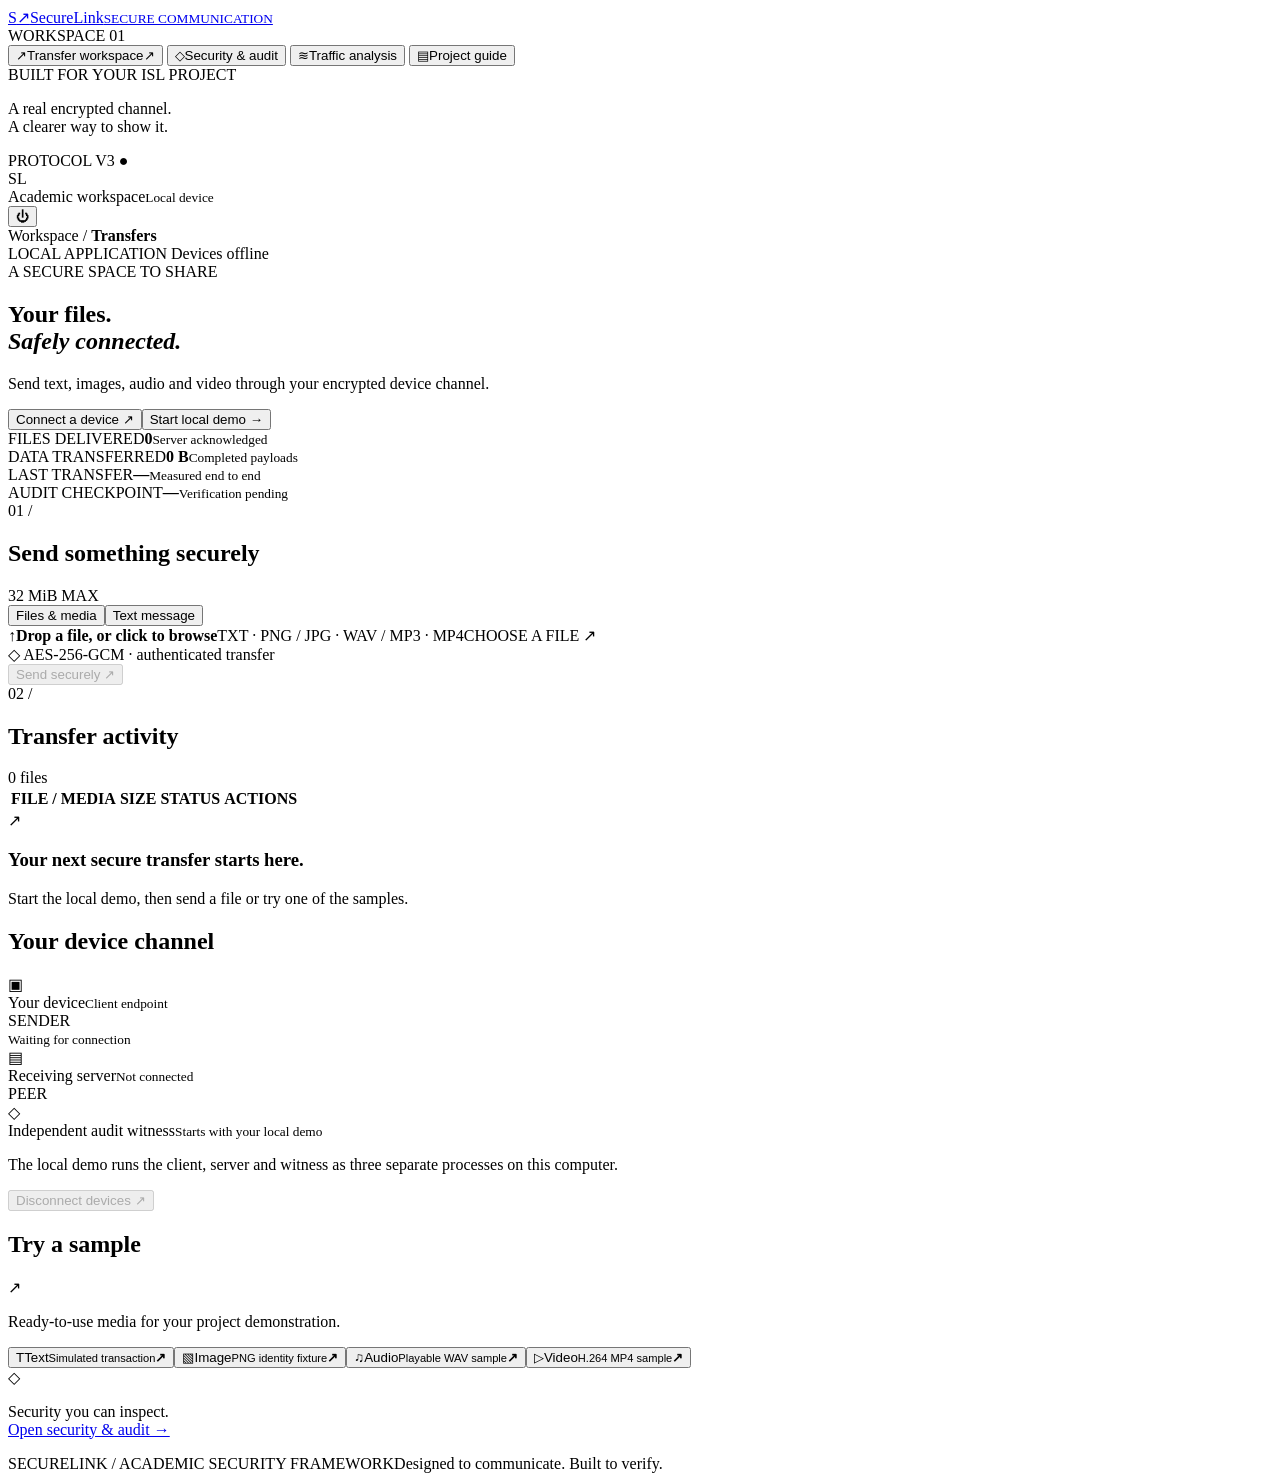
==== frontend/index.html @ d35a0cfa "Add graphical SecureLink application with multimedia previews and security dashboard" ====
<!doctype html>
<html lang="en">
<head><meta charset="utf-8"><meta name="viewport" content="width=device-width,initial-scale=1"><title>SecureLink — Secure workspace</title><link rel="stylesheet" href="/style.css"><script src="/app.js" defer></script></head>
<body>
<aside class="sidebar">
  <a class="brand" href="#"><span class="brand-mark">S<span>↗</span></span><span>SecureLink<small>SECURE COMMUNICATION</small></span></a>
  <div class="workspace-label">WORKSPACE <span>01</span></div>
  <nav aria-label="Main navigation">
    <button class="nav-item active" data-view="workspace"><span class="nav-icon">↗</span>Transfer workspace<span class="nav-tail">↗</span></button>
    <button class="nav-item" data-view="security"><span class="nav-icon">◇</span>Security & audit</button>
    <button class="nav-item" data-view="traffic"><span class="nav-icon">≋</span>Traffic analysis</button>
    <button class="nav-item" data-view="guide"><span class="nav-icon">▤</span>Project guide</button>
  </nav>
  <div class="sidebar-note"><span class="tiny-label">BUILT FOR YOUR ISL PROJECT</span><p>A real encrypted channel.<br>A clearer way to show it.</p><span class="version">PROTOCOL V3 <span>●</span></span></div>
  <div class="profile"><span class="avatar">SL</span><div>Academic workspace<small id="identity">Local device</small></div><button id="shutdown" class="icon-button" title="Close application" aria-label="Close application">⏻</button></div>
</aside>
<div class="app-shell">
  <header class="topbar"><div class="breadcrumb">Workspace <span>/</span> <strong id="breadcrumb">Transfers</strong></div><div class="top-actions"><span class="local-tag">LOCAL APPLICATION</span><span class="connection-pill" id="connection-pill"><i></i> Devices offline</span></div></header>
  <main>
    <section id="workspace-view" class="view">
      <div class="page-heading"><div><div class="eyebrow"><span></span> A SECURE SPACE TO SHARE</div><h1>Your files.<br><em>Safely connected.</em></h1><p>Send text, images, audio and video through your encrypted device channel.</p></div><div class="heading-actions"><button class="button secondary" id="remote-button">Connect a device <span>↗</span></button><button class="button primary" id="start-demo">Start local demo <span>→</span></button></div></div>
      <div class="metrics"><div><span class="metric-label">FILES DELIVERED</span><strong id="metric-files">0</strong><small>Server acknowledged</small></div><div><span class="metric-label">DATA TRANSFERRED</span><strong id="metric-bytes">0 <span>B</span></strong><small>Completed payloads</small></div><div><span class="metric-label">LAST TRANSFER</span><strong id="metric-time">—</strong><small>Measured end to end</small></div><div><span class="metric-label">AUDIT CHECKPOINT</span><strong id="metric-audit">—</strong><small id="metric-audit-note">Verification pending</small></div></div>
      <div class="workspace-grid">
        <div class="main-column">
          <section class="panel send-panel"><div class="panel-heading"><div><span class="section-index">01 /</span><h2>Send something securely</h2></div><span class="outline-tag">32 MiB MAX</span></div>
            <div class="composer-tabs" role="tablist" aria-label="Choose content"><button class="active" data-composer="files" role="tab" aria-selected="true">Files & media</button><button data-composer="text" role="tab" aria-selected="false">Text message</button></div>
            <div id="files-composer"><label class="dropzone" id="dropzone" tabindex="0"><input type="file" id="file-input" accept=".txt,.png,.jpg,.jpeg,.wav,.mp3,.mp4" hidden><span class="upload-mark">↑</span><strong id="file-title">Drop a file, or click to browse</strong><span id="file-caption">TXT · PNG / JPG · WAV / MP3 · MP4</span><span class="choose-tag">CHOOSE A FILE ↗</span></label><div id="selected-preview" hidden></div></div>
            <div id="text-composer" hidden><label class="field-label" for="message">YOUR MESSAGE</label><textarea id="message" placeholder="Write a message to send to the receiving device…" maxlength="100000"></textarea><small class="muted">Saved as UTF-8 text and transferred over the same encrypted channel.</small></div>
            <div class="send-footer"><div class="subtle-lock">◇ <span>AES-256-GCM · authenticated transfer</span></div><button class="button primary" id="send-button" disabled>Send securely <span>↗</span></button></div>
          </section>
          <section class="panel transfer-panel"><div class="panel-heading"><div><span class="section-index">02 /</span><h2>Transfer activity</h2></div><span id="history-count" class="muted">0 files</span></div><div id="job-progress" hidden aria-live="polite"></div><div class="table-scroll"><table class="transfer-table"><thead><tr><th>FILE / MEDIA</th><th>SIZE</th><th>STATUS</th><th class="right">ACTIONS</th></tr></thead><tbody id="transfer-rows"></tbody></table></div><div class="empty-state" id="empty-transfers"><span>↗</span><h3>Your next secure transfer starts here.</h3><p>Start the local demo, then send a file or try one of the samples.</p></div></section>
        </div>
        <div class="side-column">
          <section class="device-panel"><div class="panel-heading"><h2>Your device channel</h2><span class="live-dot" id="live-dot"></span></div><div class="device-node"><span class="node-icon">▣</span><div>Your device<small id="client-node">Client endpoint</small></div><span class="node-label">SENDER</span></div><div class="channel-line"><span></span><small id="channel-label">Waiting for connection</small><span></span></div><div class="device-node"><span class="node-icon">▤</span><div>Receiving server<small id="server-node">Not connected</small></div><span class="node-label">PEER</span></div><div class="witness-node"><span>◇</span><div>Independent audit witness<small id="witness-node">Starts with your local demo</small></div></div><p id="topology-note">The local demo runs the client, server and witness as three separate processes on this computer.</p><button class="text-button" id="disconnect" disabled>Disconnect devices <span>↗</span></button></section>
          <section class="panel samples-panel"><div class="panel-heading"><h2>Try a sample</h2><span>↗</span></div><p>Ready-to-use media for your project demonstration.</p><div class="samples"><button data-sample="transaction.txt"><span class="file-icon text">T</span><span>Text<small>Simulated transaction</small></span><b>↗</b></button><button data-sample="identity.png"><span class="file-icon image">▧</span><span>Image<small>PNG identity fixture</small></span><b>↗</b></button><button data-sample="audio.wav"><span class="file-icon audio">♫</span><span>Audio<small>Playable WAV sample</small></span><b>↗</b></button><button data-sample="video.mp4"><span class="file-icon video">▷</span><span>Video<small>H.264 MP4 sample</small></span><b>↗</b></button></div></section>
          <div class="assurance-note"><span>◇</span><p>Security you can inspect.<br><a href="#" data-view="security">Open security & audit →</a></p></div>
        </div>
      </div>
    </section>
    <section id="security-view" class="view" hidden><div class="page-heading compact"><div><div class="eyebrow"><span></span> VERIFIED, NOT JUST CLAIMED</div><h1>Security <em>& audit.</em></h1><p>Inspect the controls behind each transfer and verify the independent checkpoint.</p></div><button class="button primary" id="verify-audit">Verify audit chain <span>→</span></button></div><div class="security-grid" id="security-cards"></div><section class="panel"><div class="panel-heading"><h2>Audit verification</h2><span class="outline-tag">HASH-CHAINED EVENTS</span></div><div id="audit-summary" class="audit-summary">Start the local demo, send a file, then verify the audit chain.</div></section><section class="panel audit-panel"><div class="panel-heading"><h2>Recent server events</h2><span class="muted">Most recent 30</span></div><div class="table-scroll"><table><thead><tr><th>#</th><th>EVENT</th><th>DEVICE</th><th>OUTCOME</th><th>TIME</th></tr></thead><tbody id="audit-rows"></tbody></table></div></section><p class="footnote">Shared-secret authentication does not provide third-party non-repudiation. This protocol has no forward secrecy. The loopback witness demonstrates checkpoint verification; independent host protection requires separate device or account isolation.</p></section>
    <section id="traffic-view" class="view" hidden><div class="page-heading compact"><div><div class="eyebrow"><span></span> ISL MODULE / TRAFFIC & PCAP ANALYSIS</div><h1>See the <em>wire.</em></h1><p>Analyze real socket bytes from the local device channel and export your evidence.</p></div><button class="button primary" id="analyze">Analyze capture <span>→</span></button></div><div class="info-banner">These are application-stream observations in USER0 PCAP. They are not Ethernet/IP/TCP packets and cannot measure TCP retransmissions or RTT.</div><div id="analysis-content" class="panel analysis-empty"><span class="upload-mark">≋</span><h2>Your traffic evidence will appear here.</h2><p>Send a demo file, then choose Analyze capture.</p></div><section class="panel export-panel"><div><h2>Take your evidence with you</h2><p>SQLite and XML record counts are checked against the source capture.</p></div><div class="export-buttons"><button class="button secondary" data-export="pcap">↓ PCAP</button><button class="button secondary" data-export="sqlite">↓ SQLite</button><button class="button secondary" data-export="xml">↓ XML</button><button class="button secondary" data-export="json">↓ Summary</button></div></section><p class="footnote">Entropy is descriptive, not proof of encryption. Encrypted traffic still reveals sizes, timing, directions and public headers. Analysis is a snapshot; rerun after additional transfers.</p></section>
    <section id="guide-view" class="view" hidden><div class="page-heading compact"><div><div class="eyebrow"><span></span> FROM APPLICATION TO PRESENTATION</div><h1>Show how <em>it works.</em></h1><p>A practical demonstration path for your academic review.</p></div><span class="outline-tag">FIVE SECURITY GOALS</span></div><div class="guide-grid"><section class="panel"><h2>A five-minute demonstration</h2><ol class="guide-steps"><li><b>Start your devices</b><p>Use Start local demo. Show the three distinct process IDs in Your device channel.</p></li><li><b>Send all four media types</b><p>Use the text, image, audio and video samples. Transfer progress uses actual chunk acknowledgements.</p></li><li><b>Receive and inspect</b><p>Choose Receive on each file. SHA-256 checks the server copy before Preview or Save becomes available.</p></li><li><b>Verify accountability</b><p>Open Security & audit, verify the chain, and inspect server events and the authenticated witness head.</p></li><li><b>Export the ISL module evidence</b><p>Open Traffic analysis and export PCAP, SQLite and XML. Explain the difference between a stream observation and a network packet.</p></li></ol></section><div><section class="panel"><h2>Use two physical devices</h2><p>Run the server and witness using the documented LAN setup. The GUI remains on the client computer; Connect a device authenticates to the remote server.</p><p>The GUI uses <code>runtime/gui/credentials/client.json</code>. Securely provision the matching device secret in the remote server registry, or replace the GUI client credential file with your provisioned client file while the application is closed. Never send credentials through the frontend.</p><p>GUI transfers use the existing protocol. Remote audit and packet capture must be verified on their host using the documented tools.</p></section><section class="panel report-panel"><h2>Project documents</h2><button data-report="SYNOPSIS.html">Revised synopsis <span>↓</span></button><button data-report="EVALUATION.html">Evaluation report <span>↓</span></button><button data-report="PROTOCOL.md">Protocol & threat model <span>↓</span></button></section></div></div><div class="info-banner">The browser interface runs only on this computer. AES-GCM protects communication between the SecureLink client and server. This is an academic framework, not a production banking application.</div></section>
    <footer><span>SECURELINK / ACADEMIC SECURITY FRAMEWORK</span><span>Designed to communicate. Built to verify.</span></footer>
  </main>
</div>
<div id="toast" role="status" hidden></div>
<dialog id="remote-dialog"><form id="remote-form"><div class="dialog-heading"><h2>Connect a device</h2><button type="button" class="icon-button" data-close="remote-dialog" aria-label="Close">×</button></div><p>Authenticate to a SecureLink server using this client's locally provisioned credentials.</p><label class="field-label" for="host">SERVER ADDRESS</label><input id="host" name="host" placeholder="192.168.1.20" required autocomplete="off"><label class="field-label" for="port">SERVER PORT</label><input id="port" name="port" type="number" value="9999" min="1" max="65535" required><p class="muted">Both devices must have matching provisioned credentials. See the Project guide for setup.</p><button class="button primary" type="submit">Authenticate & connect <span>↗</span></button></form></dialog>
<dialog id="preview-dialog"><div class="dialog-heading"><div><span class="eyebrow">VERIFIED RECEIVED COPY</span><h2 id="preview-title">File preview</h2></div><button class="icon-button" data-close="preview-dialog" aria-label="Close preview">×</button></div><div id="preview-content"></div><div class="preview-hash" id="preview-hash"></div></dialog>
</body></html>
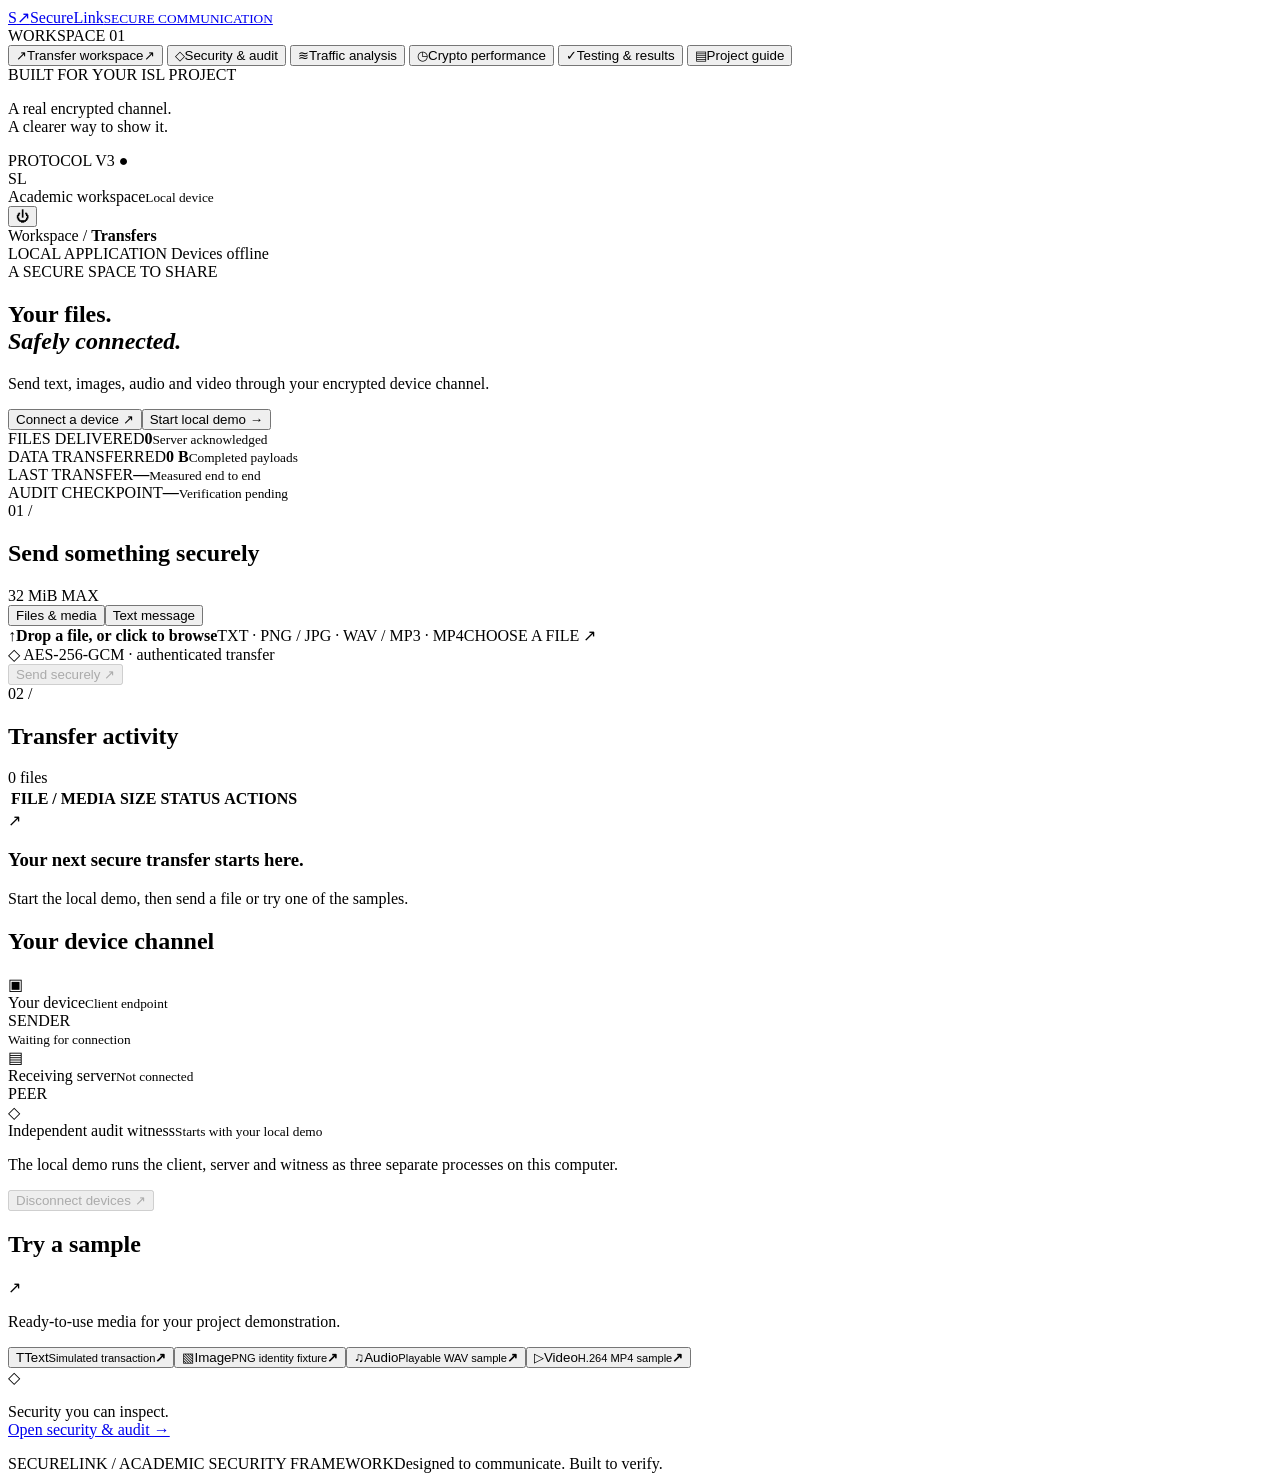
==== commit b591665f: "Add Ed25519 signatures, measured crypto timings, GUI test results, and PyShark-only decoding" ====
--- a/frontend/index.html
+++ b/frontend/index.html
@@ -9,6 +9,8 @@
     <button class="nav-item active" data-view="workspace"><span class="nav-icon">↗</span>Transfer workspace<span class="nav-tail">↗</span></button>
     <button class="nav-item" data-view="security"><span class="nav-icon">◇</span>Security & audit</button>
     <button class="nav-item" data-view="traffic"><span class="nav-icon">≋</span>Traffic analysis</button>
+    <button class="nav-item" data-view="performance"><span class="nav-icon">◷</span>Crypto performance</button>
+    <button class="nav-item" data-view="testing"><span class="nav-icon">✓</span>Testing & results</button>
     <button class="nav-item" data-view="guide"><span class="nav-icon">▤</span>Project guide</button>
   </nav>
   <div class="sidebar-note"><span class="tiny-label">BUILT FOR YOUR ISL PROJECT</span><p>A real encrypted channel.<br>A clearer way to show it.</p><span class="version">PROTOCOL V3 <span>●</span></span></div>
@@ -39,8 +41,21 @@
     </section>
     <section id="security-view" class="view" hidden><div class="page-heading compact"><div><div class="eyebrow"><span></span> VERIFIED, NOT JUST CLAIMED</div><h1>Security <em>& audit.</em></h1><p>Inspect the controls behind each transfer and verify the independent checkpoint.</p></div><button class="button primary" id="verify-audit">Verify audit chain <span>→</span></button></div><div class="security-grid" id="security-cards"></div><section class="panel"><div class="panel-heading"><h2>Audit verification</h2><span class="outline-tag">HASH-CHAINED EVENTS</span></div><div id="audit-summary" class="audit-summary">Start the local demo, send a file, then verify the audit chain.</div></section><section class="panel audit-panel"><div class="panel-heading"><h2>Recent server events</h2><span class="muted">Most recent 30</span></div><div class="table-scroll"><table><thead><tr><th>#</th><th>EVENT</th><th>DEVICE</th><th>OUTCOME</th><th>TIME</th></tr></thead><tbody id="audit-rows"></tbody></table></div></section><p class="footnote">Shared-secret authentication does not provide third-party non-repudiation. This protocol has no forward secrecy. The loopback witness demonstrates checkpoint verification; independent host protection requires separate device or account isolation.</p></section>
     <section id="traffic-view" class="view" hidden><div class="page-heading compact"><div><div class="eyebrow"><span></span> ISL MODULE / TRAFFIC & PCAP ANALYSIS</div><h1>See the <em>wire.</em></h1><p>Analyze real socket bytes from the local device channel and export your evidence.</p></div><button class="button primary" id="analyze">Analyze capture <span>→</span></button></div><div class="info-banner">These are application-stream observations in USER0 PCAP. They are not Ethernet/IP/TCP packets and cannot measure TCP retransmissions or RTT.</div><div id="analysis-content" class="panel analysis-empty"><span class="upload-mark">≋</span><h2>Your traffic evidence will appear here.</h2><p>Send a demo file, then choose Analyze capture.</p></div><section class="panel export-panel"><div><h2>Take your evidence with you</h2><p>SQLite and XML record counts are checked against the source capture.</p></div><div class="export-buttons"><button class="button secondary" data-export="pcap">↓ PCAP</button><button class="button secondary" data-export="sqlite">↓ SQLite</button><button class="button secondary" data-export="xml">↓ XML</button><button class="button secondary" data-export="json">↓ Summary</button></div></section><p class="footnote">Entropy is descriptive, not proof of encryption. Encrypted traffic still reveals sizes, timing, directions and public headers. Analysis is a snapshot; rerun after additional transfers.</p></section>
-    <section id="guide-view" class="view" hidden><div class="page-heading compact"><div><div class="eyebrow"><span></span> FROM APPLICATION TO PRESENTATION</div><h1>Show how <em>it works.</em></h1><p>A practical demonstration path for your academic review.</p></div><span class="outline-tag">FIVE SECURITY GOALS</span></div><div class="guide-grid"><section class="panel"><h2>A five-minute demonstration</h2><ol class="guide-steps"><li><b>Start your devices</b><p>Use Start local demo. Show the three distinct process IDs in Your device channel.</p></li><li><b>Send all four media types</b><p>Use the text, image, audio and video samples. Transfer progress uses actual chunk acknowledgements.</p></li><li><b>Receive and inspect</b><p>Choose Receive on each file. SHA-256 checks the server copy before Preview or Save becomes available.</p></li><li><b>Verify accountability</b><p>Open Security & audit, verify the chain, and inspect server events and the authenticated witness head.</p></li><li><b>Export the ISL module evidence</b><p>Open Traffic analysis and export PCAP, SQLite and XML. Explain the difference between a stream observation and a network packet.</p></li></ol></section><div><section class="panel"><h2>Use two physical devices</h2><p>Run the server and witness using the documented LAN setup. The GUI remains on the client computer; Connect a device authenticates to the remote server.</p><p>The GUI uses <code>runtime/gui/credentials/client.json</code>. Securely provision the matching device secret in the remote server registry, or replace the GUI client credential file with your provisioned client file while the application is closed. Never send credentials through the frontend.</p><p>GUI transfers use the existing protocol. Remote audit and packet capture must be verified on their host using the documented tools.</p></section><section class="panel report-panel"><h2>Project documents</h2><button data-report="SYNOPSIS.html">Revised synopsis <span>↓</span></button><button data-report="EVALUATION.html">Evaluation report <span>↓</span></button><button data-report="PROTOCOL.md">Protocol & threat model <span>↓</span></button></section></div></div><div class="info-banner">The browser interface runs only on this computer. AES-GCM protects communication between the SecureLink client and server. This is an academic framework, not a production banking application.</div></section>
-    <footer><span>SECURELINK / ACADEMIC SECURITY FRAMEWORK</span><span>Designed to communicate. Built to verify.</span></footer>
+    <section id="guide-view" class="view" hidden><div class="page-heading compact"><div><div class="eyebrow"><span></span> FROM APPLICATION TO PRESENTATION</div><h1>Show how <em>it works.</em></h1><p>A practical demonstration path for your academic review.</p></div><span class="outline-tag">FIVE SECURITY GOALS</span></div><div class="guide-grid"><section class="panel"><h2>A five-minute demonstration</h2><ol class="guide-steps"><li><b>Start your devices</b><p>Use Start local demo. Show the three distinct process IDs in Your device channel.</p></li><li><b>Send all four media types</b><p>Use the text, image, audio and video samples. Transfer progress uses actual chunk acknowledgements.</p></li><li><b>Receive and inspect</b><p>Choose Receive on each file. SHA-256 checks the server copy before Preview or Save becomes available.</p></li><li><b>Verify accountability</b><p>Open Security & audit, verify the chain, and inspect server events and the authenticated witness head. Open Crypto performance to show encryption, decryption, hashing, signing and verification times.</p></li><li><b>Export the ISL module evidence</b><p>Open Traffic analysis and export PCAP, SQLite and XML. Explain the difference between a stream observation and a network packet. Open Testing &amp; results to run and export the isolated requirement checks.</p></li></ol></section><div><section class="panel"><h2>Use two physical devices</h2><p>Run the server and witness using the documented LAN setup. The GUI remains on the client computer; Connect a device authenticates to the remote server.</p><p>The GUI uses <code>runtime/gui/credentials/client.json</code>. Securely provision the matching device secret in the remote server registry, or replace the GUI client credential file with your provisioned client file while the application is closed. Also provision the GUI signing_public.json registry on the receiver and pass it with bank_server.py --signing-keys. Keep signing_private.json on the client. Never send credentials through the frontend.</p><p>GUI transfers use the existing protocol. Remote audit and packet capture must be verified on their host using the documented tools.</p></section><section class="panel report-panel"><h2>Project documents</h2><button data-report="SYNOPSIS.html">Revised synopsis <span>↓</span></button><button data-report="EVALUATION.html">Evaluation report <span>↓</span></button><button data-report="TESTING.md">Testing plan <span>↓</span></button><button data-report="GUI.md">Application guide <span>↓</span></button><button data-report="PROTOCOL.md">Protocol & threat model <span>↓</span></button></section></div></div><div class="info-banner">The browser interface runs only on this computer. AES-GCM protects communication between the SecureLink client and server. This is an academic framework, not a production banking application.</div></section>
+    <section id="performance-view" class="view" hidden>
+      <div class="page-heading compact"><div><div class="eyebrow"><span></span> MEASURED CRYPTOGRAPHIC OPERATIONS</div><h1>Every operation.<br><em>Measured.</em></h1><p>Inspect actual AES-GCM, SHA-256 and Ed25519 calls for each file and direction.</p></div><div class="heading-actions"><button class="button secondary" data-metrics-export="csv">↓ CSV</button><button class="button secondary" data-metrics-export="json">↓ JSON</button></div></div>
+      <section class="panel"><label class="field-label" for="metrics-file">SELECT A TRANSFER</label><select id="metrics-file"></select><div id="metrics-content" class="metrics-detail">Send a file, then select it to inspect its measured operations.</div></section>
+      <p class="footnote">Times use the local high-resolution clock and are displayed in milliseconds. AES measurements include cryptographic library setup and calls, not socket waits. SHA-256 measurements include file reads. Client measurements include retries; receiver measurements cover the final server connection up to encoding its last response, so final acknowledgement encryption is excluded. Missing operations are shown as not performed, not as zero time. Clock units do not imply nanosecond accuracy.</p>
+    </section>
+    <section id="testing-view" class="view" hidden>
+      <div class="page-heading compact"><div><div class="eyebrow"><span></span> SECURITY, FUNCTIONALITY & EFFICIENCY</div><h1>Test the <em>requirements.</em></h1><p>Run the actual isolated regression suite and export traceable results for your review.</p></div><button class="button primary" id="run-tests">Run tests <span>→</span></button></div>
+      <div class="info-banner">Tests use synthetic media and isolated temporary services. They test crypto, signatures, replay, tampering, authentication, recovery, audits, GUI APIs and PyShark exports. They do not alter your workspace transfers.</div>
+      <section class="panel"><div class="panel-heading"><h2>Latest test run</h2><div><button class="button secondary" data-test-export="json">↓ JSON</button><button class="button secondary" data-test-export="xml">↓ JUnit XML</button></div></div><div id="test-summary">No tests have been run from this application yet.</div></section>
+      <section class="panel"><div class="panel-heading"><h2>Requirement coverage</h2><span class="outline-tag">EXPECTED BEHAVIOR → ACTUAL TEST</span></div><div class="table-scroll"><table><thead><tr><th>REQUIREMENT</th><th>EXPECTED RESULT</th><th>STATUS</th></tr></thead><tbody id="requirement-rows"></tbody></table></div></section>
+      <section class="panel"><div class="panel-heading"><h2>Individual test results</h2><span class="muted">Elapsed time for each test case</span></div><div class="table-scroll test-table"><table><thead><tr><th>TEST CASE</th><th>TIME</th><th>RESULT</th></tr></thead><tbody id="test-case-rows"></tbody></table></div></section>
+      <p class="footnote">A passing run applies to the listed scenarios on this machine. Skipped or missing requirements remain visibly incomplete. Browser playback and layout acceptance checks are run separately using the documented Chrome test.</p>
+    </section>
+    <footer><span>SECURELINK / ACADEMIC SECURITY FRAMEWORK</span><span id="global-operation" aria-live="polite">Designed to communicate. Built to verify.</span></footer>
   </main>
 </div>
 <div id="toast" role="status" hidden></div>
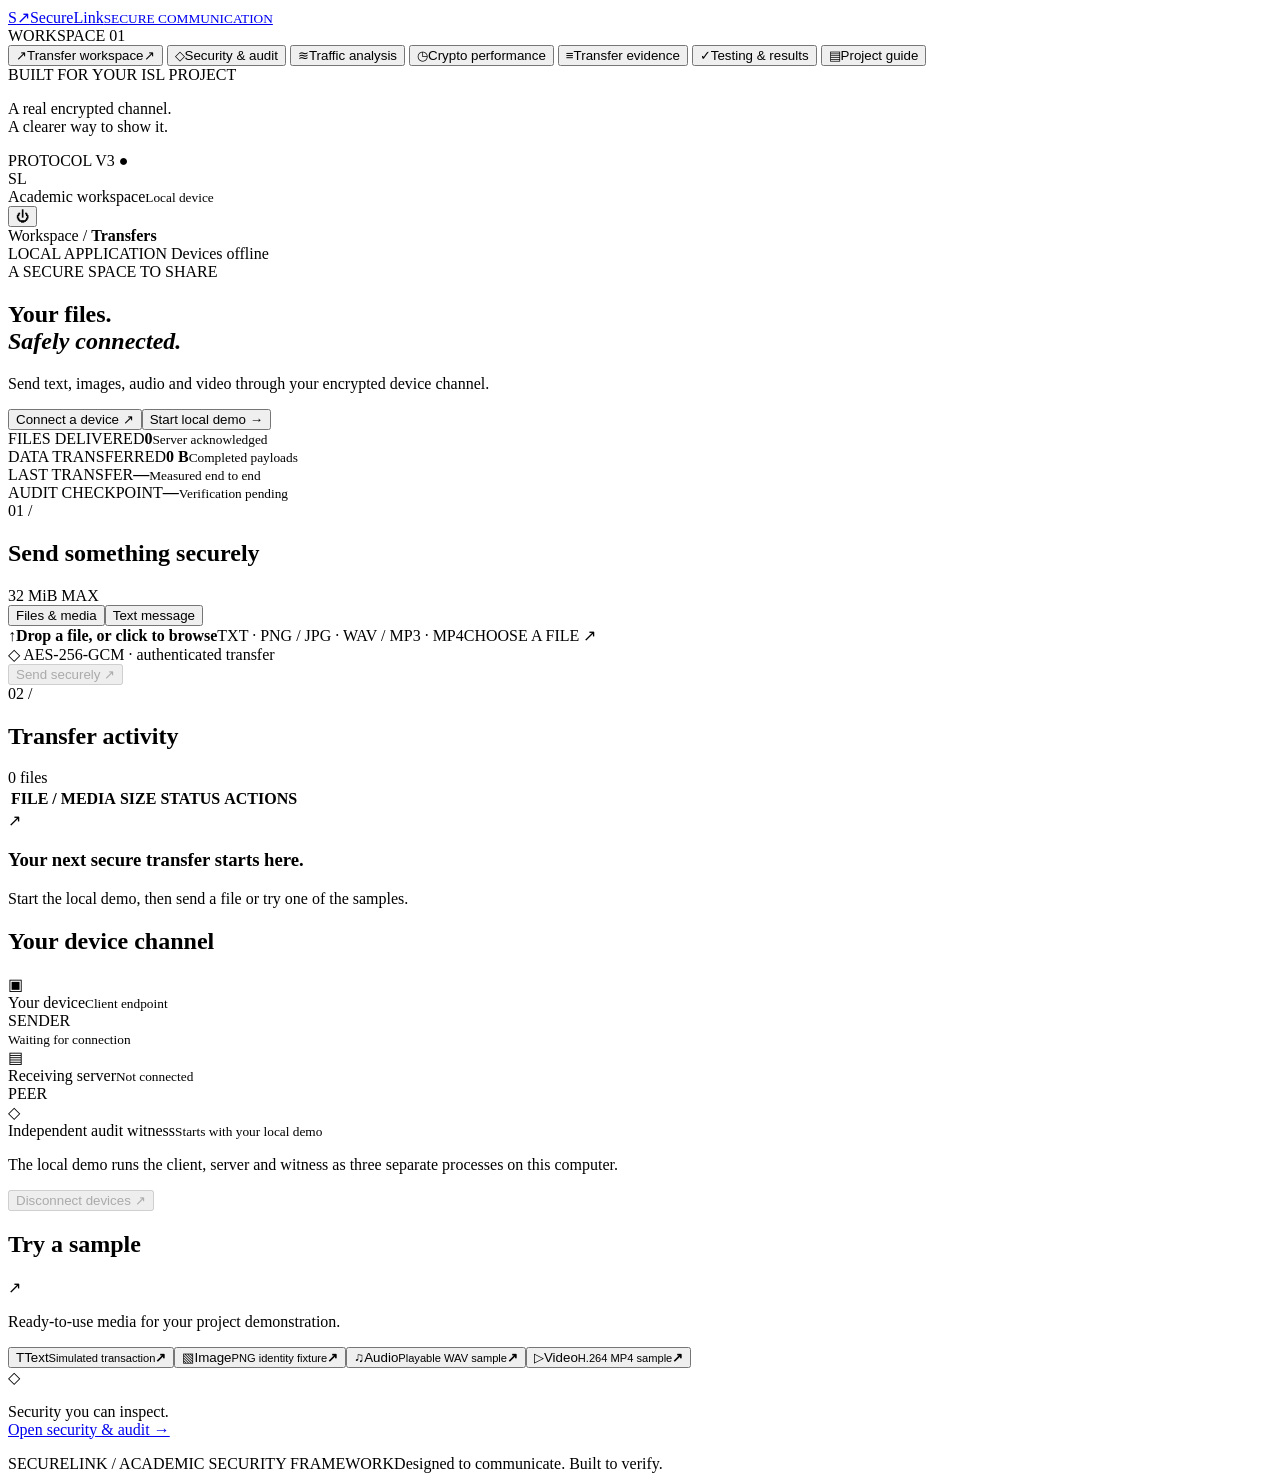
==== commit 75e5b961: "Add transfer evidence with UTC logs, ciphertext and image metrics" ====
--- a/frontend/index.html
+++ b/frontend/index.html
@@ -10,6 +10,7 @@
     <button class="nav-item" data-view="security"><span class="nav-icon">◇</span>Security & audit</button>
     <button class="nav-item" data-view="traffic"><span class="nav-icon">≋</span>Traffic analysis</button>
     <button class="nav-item" data-view="performance"><span class="nav-icon">◷</span>Crypto performance</button>
+    <button class="nav-item" data-view="evidence"><span class="nav-icon">≡</span>Transfer evidence</button>
     <button class="nav-item" data-view="testing"><span class="nav-icon">✓</span>Testing & results</button>
     <button class="nav-item" data-view="guide"><span class="nav-icon">▤</span>Project guide</button>
   </nav>
@@ -42,6 +43,11 @@
     <section id="security-view" class="view" hidden><div class="page-heading compact"><div><div class="eyebrow"><span></span> VERIFIED, NOT JUST CLAIMED</div><h1>Security <em>& audit.</em></h1><p>Inspect the controls behind each transfer and verify the independent checkpoint.</p></div><button class="button primary" id="verify-audit">Verify audit chain <span>→</span></button></div><div class="security-grid" id="security-cards"></div><section class="panel"><div class="panel-heading"><h2>Audit verification</h2><span class="outline-tag">HASH-CHAINED EVENTS</span></div><div id="audit-summary" class="audit-summary">Start the local demo, send a file, then verify the audit chain.</div></section><section class="panel audit-panel"><div class="panel-heading"><h2>Recent server events</h2><span class="muted">Most recent 30</span></div><div class="table-scroll"><table><thead><tr><th>#</th><th>EVENT</th><th>DEVICE</th><th>OUTCOME</th><th>TIME</th></tr></thead><tbody id="audit-rows"></tbody></table></div></section><p class="footnote">Shared-secret authentication does not provide third-party non-repudiation. This protocol has no forward secrecy. The loopback witness demonstrates checkpoint verification; independent host protection requires separate device or account isolation.</p></section>
     <section id="traffic-view" class="view" hidden><div class="page-heading compact"><div><div class="eyebrow"><span></span> ISL MODULE / TRAFFIC & PCAP ANALYSIS</div><h1>See the <em>wire.</em></h1><p>Analyze real socket bytes from the local device channel and export your evidence.</p></div><button class="button primary" id="analyze">Analyze capture <span>→</span></button></div><div class="info-banner">These are application-stream observations in USER0 PCAP. They are not Ethernet/IP/TCP packets and cannot measure TCP retransmissions or RTT.</div><div id="analysis-content" class="panel analysis-empty"><span class="upload-mark">≋</span><h2>Your traffic evidence will appear here.</h2><p>Send a demo file, then choose Analyze capture.</p></div><section class="panel export-panel"><div><h2>Take your evidence with you</h2><p>SQLite and XML record counts are checked against the source capture.</p></div><div class="export-buttons"><button class="button secondary" data-export="pcap">↓ PCAP</button><button class="button secondary" data-export="sqlite">↓ SQLite</button><button class="button secondary" data-export="xml">↓ XML</button><button class="button secondary" data-export="json">↓ Summary</button></div></section><p class="footnote">Entropy is descriptive, not proof of encryption. Encrypted traffic still reveals sizes, timing, directions and public headers. Analysis is a snapshot; rerun after additional transfers.</p></section>
     <section id="guide-view" class="view" hidden><div class="page-heading compact"><div><div class="eyebrow"><span></span> FROM APPLICATION TO PRESENTATION</div><h1>Show how <em>it works.</em></h1><p>A practical demonstration path for your academic review.</p></div><span class="outline-tag">FIVE SECURITY GOALS</span></div><div class="guide-grid"><section class="panel"><h2>A five-minute demonstration</h2><ol class="guide-steps"><li><b>Start your devices</b><p>Use Start local demo. Show the three distinct process IDs in Your device channel.</p></li><li><b>Send all four media types</b><p>Use the text, image, audio and video samples. Transfer progress uses actual chunk acknowledgements.</p></li><li><b>Receive and inspect</b><p>Choose Receive on each file. SHA-256 checks the server copy before Preview or Save becomes available.</p></li><li><b>Verify accountability</b><p>Open Security & audit, verify the chain, and inspect server events and the authenticated witness head. Open Crypto performance to show encryption, decryption, hashing, signing and verification times.</p></li><li><b>Export the ISL module evidence</b><p>Open Traffic analysis and export PCAP, SQLite and XML. Explain the difference between a stream observation and a network packet. Open Testing &amp; results to run and export the isolated requirement checks.</p></li></ol></section><div><section class="panel"><h2>Use two physical devices</h2><p>Run the server and witness using the documented LAN setup. The GUI remains on the client computer; Connect a device authenticates to the remote server.</p><p>The GUI uses <code>runtime/gui/credentials/client.json</code>. Securely provision the matching device secret in the remote server registry, or replace the GUI client credential file with your provisioned client file while the application is closed. Also provision the GUI signing_public.json registry on the receiver and pass it with bank_server.py --signing-keys. Keep signing_private.json on the client. Never send credentials through the frontend.</p><p>GUI transfers use the existing protocol. Remote audit and packet capture must be verified on their host using the documented tools.</p></section><section class="panel report-panel"><h2>Project documents</h2><button data-report="SYNOPSIS.html">Revised synopsis <span>↓</span></button><button data-report="EVALUATION.html">Evaluation report <span>↓</span></button><button data-report="TESTING.md">Testing plan <span>↓</span></button><button data-report="GUI.md">Application guide <span>↓</span></button><button data-report="PROTOCOL.md">Protocol & threat model <span>↓</span></button></section></div></div><div class="info-banner">The browser interface runs only on this computer. AES-GCM protects communication between the SecureLink client and server. This is an academic framework, not a production banking application.</div></section>
+    <section id="evidence-view" class="view" hidden>
+      <div class="page-heading compact"><div><div class="eyebrow"><span></span> PER-TRANSFER REVIEW EVIDENCE</div><h1>Inspect the <em>proof.</em></h1><p>Logs, UTC timestamps, measured operations, image fidelity, ciphertext, hashes and signatures.</p></div><div class="heading-actions"><button class="button secondary" id="refresh-evidence">Refresh evidence</button><button class="button secondary" id="export-evidence">↓ Evidence JSON</button><button class="button secondary" id="export-audit">↓ Server log JSONL</button></div></div>
+      <section class="panel"><label class="field-label" for="evidence-file">SELECT A TRANSFER</label><select id="evidence-file"></select><div id="evidence-content" class="metrics-detail">Send a file, then select it to inspect its evidence.</div></section>
+      <p class="footnote">Ciphertext is a bounded sample of an actual encrypted media record, with its nonce and GCM tag; it is not the whole encrypted file. Image MSE/PSNR describe original-versus-received pixel fidelity. UTC timestamps are observed wall-clock times, not trusted timestamp certificates. Client activity logs are ordinary local records; server audit integrity is checked separately in Security &amp; audit.</p>
+    </section>
     <section id="performance-view" class="view" hidden>
       <div class="page-heading compact"><div><div class="eyebrow"><span></span> MEASURED CRYPTOGRAPHIC OPERATIONS</div><h1>Every operation.<br><em>Measured.</em></h1><p>Inspect actual AES-GCM, SHA-256 and Ed25519 calls for each file and direction.</p></div><div class="heading-actions"><button class="button secondary" data-metrics-export="csv">↓ CSV</button><button class="button secondary" data-metrics-export="json">↓ JSON</button></div></div>
       <section class="panel"><label class="field-label" for="metrics-file">SELECT A TRANSFER</label><select id="metrics-file"></select><div id="metrics-content" class="metrics-detail">Send a file, then select it to inspect its measured operations.</div></section>
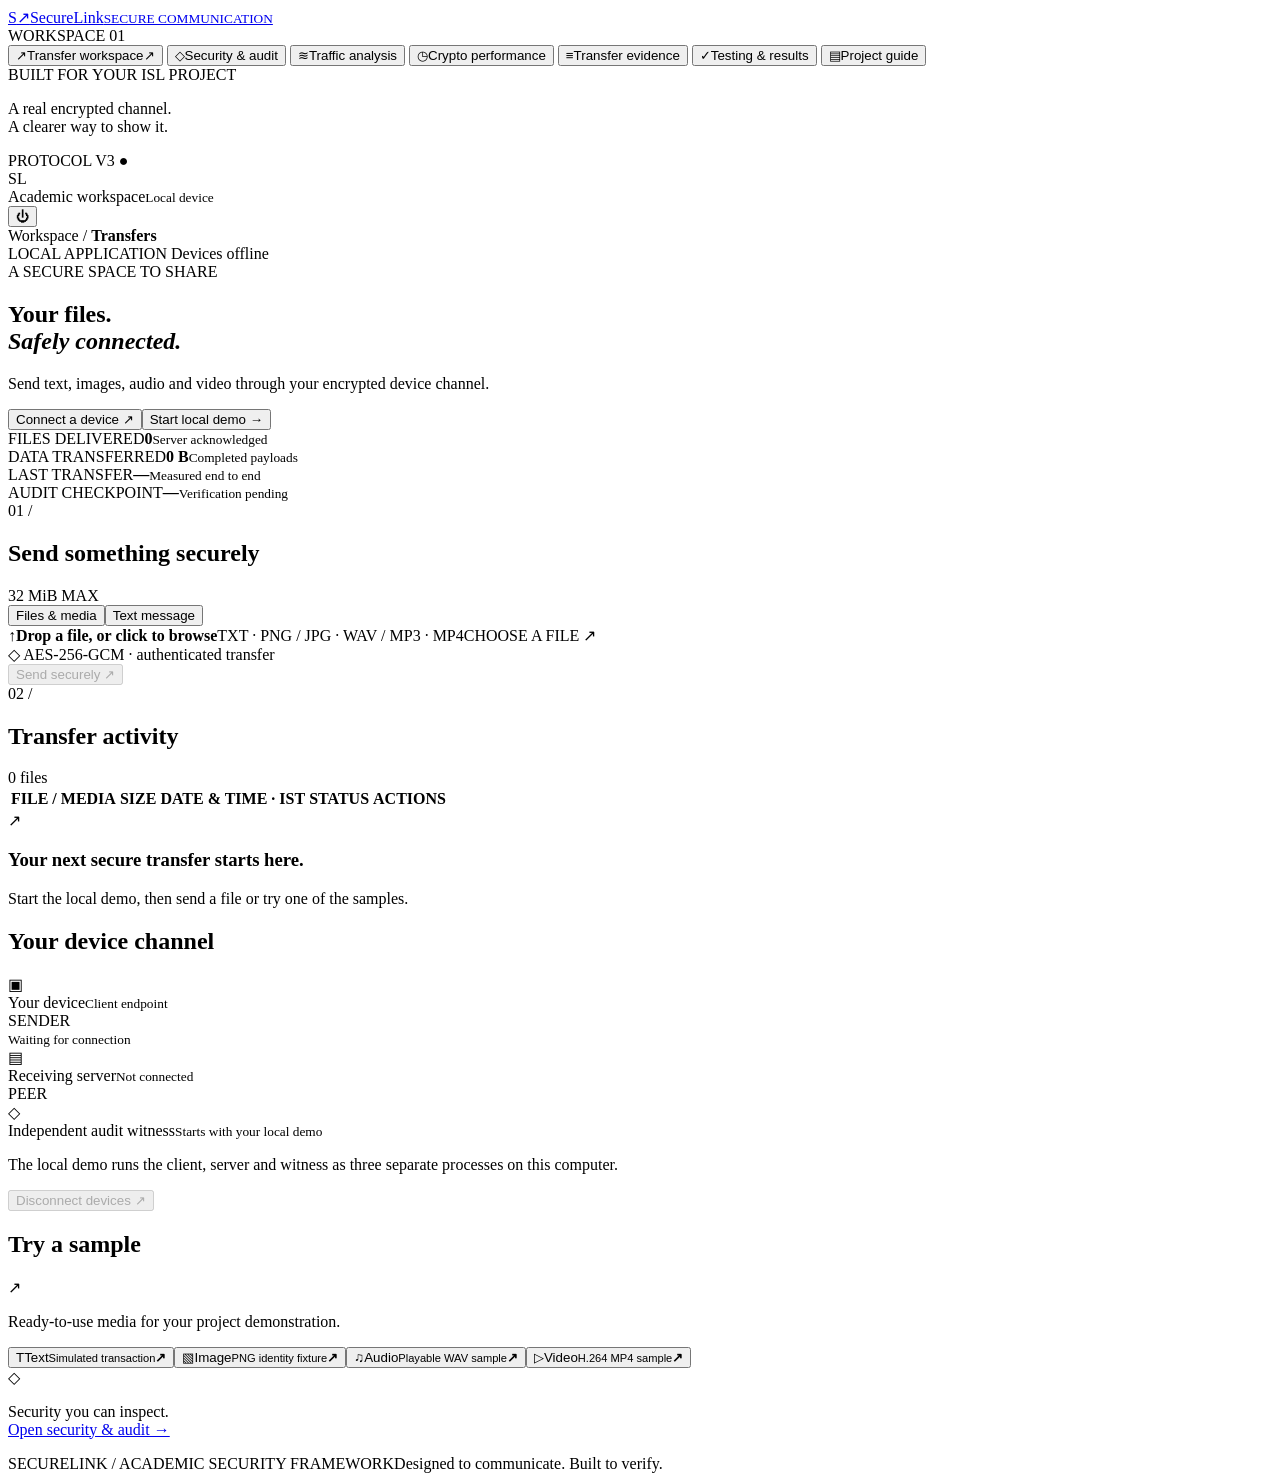
==== commit 543a43b9: "Display readable IST timestamps consistently across the interface" ====
--- a/frontend/index.html
+++ b/frontend/index.html
@@ -31,7 +31,7 @@
             <div id="text-composer" hidden><label class="field-label" for="message">YOUR MESSAGE</label><textarea id="message" placeholder="Write a message to send to the receiving device…" maxlength="100000"></textarea><small class="muted">Saved as UTF-8 text and transferred over the same encrypted channel.</small></div>
             <div class="send-footer"><div class="subtle-lock">◇ <span>AES-256-GCM · authenticated transfer</span></div><button class="button primary" id="send-button" disabled>Send securely <span>↗</span></button></div>
           </section>
-          <section class="panel transfer-panel"><div class="panel-heading"><div><span class="section-index">02 /</span><h2>Transfer activity</h2></div><span id="history-count" class="muted">0 files</span></div><div id="job-progress" hidden aria-live="polite"></div><div class="table-scroll"><table class="transfer-table"><thead><tr><th>FILE / MEDIA</th><th>SIZE</th><th>STATUS</th><th class="right">ACTIONS</th></tr></thead><tbody id="transfer-rows"></tbody></table></div><div class="empty-state" id="empty-transfers"><span>↗</span><h3>Your next secure transfer starts here.</h3><p>Start the local demo, then send a file or try one of the samples.</p></div></section>
+          <section class="panel transfer-panel"><div class="panel-heading"><div><span class="section-index">02 /</span><h2>Transfer activity</h2></div><span id="history-count" class="muted">0 files</span></div><div id="job-progress" hidden aria-live="polite"></div><div class="table-scroll"><table class="transfer-table"><thead><tr><th>FILE / MEDIA</th><th>SIZE</th><th>DATE &amp; TIME · IST</th><th>STATUS</th><th class="right">ACTIONS</th></tr></thead><tbody id="transfer-rows"></tbody></table></div><div class="empty-state" id="empty-transfers"><span>↗</span><h3>Your next secure transfer starts here.</h3><p>Start the local demo, then send a file or try one of the samples.</p></div></section>
         </div>
         <div class="side-column">
           <section class="device-panel"><div class="panel-heading"><h2>Your device channel</h2><span class="live-dot" id="live-dot"></span></div><div class="device-node"><span class="node-icon">▣</span><div>Your device<small id="client-node">Client endpoint</small></div><span class="node-label">SENDER</span></div><div class="channel-line"><span></span><small id="channel-label">Waiting for connection</small><span></span></div><div class="device-node"><span class="node-icon">▤</span><div>Receiving server<small id="server-node">Not connected</small></div><span class="node-label">PEER</span></div><div class="witness-node"><span>◇</span><div>Independent audit witness<small id="witness-node">Starts with your local demo</small></div></div><p id="topology-note">The local demo runs the client, server and witness as three separate processes on this computer.</p><button class="text-button" id="disconnect" disabled>Disconnect devices <span>↗</span></button></section>
@@ -40,13 +40,13 @@
         </div>
       </div>
     </section>
-    <section id="security-view" class="view" hidden><div class="page-heading compact"><div><div class="eyebrow"><span></span> VERIFIED, NOT JUST CLAIMED</div><h1>Security <em>& audit.</em></h1><p>Inspect the controls behind each transfer and verify the independent checkpoint.</p></div><button class="button primary" id="verify-audit">Verify audit chain <span>→</span></button></div><div class="security-grid" id="security-cards"></div><section class="panel"><div class="panel-heading"><h2>Audit verification</h2><span class="outline-tag">HASH-CHAINED EVENTS</span></div><div id="audit-summary" class="audit-summary">Start the local demo, send a file, then verify the audit chain.</div></section><section class="panel audit-panel"><div class="panel-heading"><h2>Recent server events</h2><span class="muted">Most recent 30</span></div><div class="table-scroll"><table><thead><tr><th>#</th><th>EVENT</th><th>DEVICE</th><th>OUTCOME</th><th>TIME</th></tr></thead><tbody id="audit-rows"></tbody></table></div></section><p class="footnote">Shared-secret authentication does not provide third-party non-repudiation. This protocol has no forward secrecy. The loopback witness demonstrates checkpoint verification; independent host protection requires separate device or account isolation.</p></section>
+    <section id="security-view" class="view" hidden><div class="page-heading compact"><div><div class="eyebrow"><span></span> VERIFIED, NOT JUST CLAIMED</div><h1>Security <em>& audit.</em></h1><p>Inspect the controls behind each transfer and verify the independent checkpoint.</p></div><button class="button primary" id="verify-audit">Verify audit chain <span>→</span></button></div><div class="security-grid" id="security-cards"></div><section class="panel"><div class="panel-heading"><h2>Audit verification</h2><span class="outline-tag">HASH-CHAINED EVENTS</span></div><div id="audit-summary" class="audit-summary">Start the local demo, send a file, then verify the audit chain.</div></section><section class="panel audit-panel"><div class="panel-heading"><h2>Recent server events</h2><span class="muted">Most recent 30</span></div><div class="table-scroll"><table><thead><tr><th>#</th><th>EVENT</th><th>DEVICE</th><th>OUTCOME</th><th>DATE &amp; TIME · IST</th></tr></thead><tbody id="audit-rows"></tbody></table></div></section><p class="footnote">Shared-secret authentication does not provide third-party non-repudiation. This protocol has no forward secrecy. The loopback witness demonstrates checkpoint verification; independent host protection requires separate device or account isolation.</p></section>
     <section id="traffic-view" class="view" hidden><div class="page-heading compact"><div><div class="eyebrow"><span></span> ISL MODULE / TRAFFIC & PCAP ANALYSIS</div><h1>See the <em>wire.</em></h1><p>Analyze real socket bytes from the local device channel and export your evidence.</p></div><button class="button primary" id="analyze">Analyze capture <span>→</span></button></div><div class="info-banner">These are application-stream observations in USER0 PCAP. They are not Ethernet/IP/TCP packets and cannot measure TCP retransmissions or RTT.</div><div id="analysis-content" class="panel analysis-empty"><span class="upload-mark">≋</span><h2>Your traffic evidence will appear here.</h2><p>Send a demo file, then choose Analyze capture.</p></div><section class="panel export-panel"><div><h2>Take your evidence with you</h2><p>SQLite and XML record counts are checked against the source capture.</p></div><div class="export-buttons"><button class="button secondary" data-export="pcap">↓ PCAP</button><button class="button secondary" data-export="sqlite">↓ SQLite</button><button class="button secondary" data-export="xml">↓ XML</button><button class="button secondary" data-export="json">↓ Summary</button></div></section><p class="footnote">Entropy is descriptive, not proof of encryption. Encrypted traffic still reveals sizes, timing, directions and public headers. Analysis is a snapshot; rerun after additional transfers.</p></section>
     <section id="guide-view" class="view" hidden><div class="page-heading compact"><div><div class="eyebrow"><span></span> FROM APPLICATION TO PRESENTATION</div><h1>Show how <em>it works.</em></h1><p>A practical demonstration path for your academic review.</p></div><span class="outline-tag">FIVE SECURITY GOALS</span></div><div class="guide-grid"><section class="panel"><h2>A five-minute demonstration</h2><ol class="guide-steps"><li><b>Start your devices</b><p>Use Start local demo. Show the three distinct process IDs in Your device channel.</p></li><li><b>Send all four media types</b><p>Use the text, image, audio and video samples. Transfer progress uses actual chunk acknowledgements.</p></li><li><b>Receive and inspect</b><p>Choose Receive on each file. SHA-256 checks the server copy before Preview or Save becomes available.</p></li><li><b>Verify accountability</b><p>Open Security & audit, verify the chain, and inspect server events and the authenticated witness head. Open Crypto performance to show encryption, decryption, hashing, signing and verification times.</p></li><li><b>Export the ISL module evidence</b><p>Open Traffic analysis and export PCAP, SQLite and XML. Explain the difference between a stream observation and a network packet. Open Testing &amp; results to run and export the isolated requirement checks.</p></li></ol></section><div><section class="panel"><h2>Use two physical devices</h2><p>Run the server and witness using the documented LAN setup. The GUI remains on the client computer; Connect a device authenticates to the remote server.</p><p>The GUI uses <code>runtime/gui/credentials/client.json</code>. Securely provision the matching device secret in the remote server registry, or replace the GUI client credential file with your provisioned client file while the application is closed. Also provision the GUI signing_public.json registry on the receiver and pass it with bank_server.py --signing-keys. Keep signing_private.json on the client. Never send credentials through the frontend.</p><p>GUI transfers use the existing protocol. Remote audit and packet capture must be verified on their host using the documented tools.</p></section><section class="panel report-panel"><h2>Project documents</h2><button data-report="SYNOPSIS.html">Revised synopsis <span>↓</span></button><button data-report="EVALUATION.html">Evaluation report <span>↓</span></button><button data-report="TESTING.md">Testing plan <span>↓</span></button><button data-report="GUI.md">Application guide <span>↓</span></button><button data-report="PROTOCOL.md">Protocol & threat model <span>↓</span></button></section></div></div><div class="info-banner">The browser interface runs only on this computer. AES-GCM protects communication between the SecureLink client and server. This is an academic framework, not a production banking application.</div></section>
     <section id="evidence-view" class="view" hidden>
-      <div class="page-heading compact"><div><div class="eyebrow"><span></span> PER-TRANSFER REVIEW EVIDENCE</div><h1>Inspect the <em>proof.</em></h1><p>Logs, UTC timestamps, measured operations, image fidelity, ciphertext, hashes and signatures.</p></div><div class="heading-actions"><button class="button secondary" id="refresh-evidence">Refresh evidence</button><button class="button secondary" id="export-evidence">↓ Evidence JSON</button><button class="button secondary" id="export-audit">↓ Server log JSONL</button></div></div>
+      <div class="page-heading compact"><div><div class="eyebrow"><span></span> PER-TRANSFER REVIEW EVIDENCE</div><h1>Inspect the <em>proof.</em></h1><p>Logs, readable timestamps, measured operations, image fidelity, ciphertext, hashes and signatures.</p></div><div class="heading-actions"><button class="button secondary" id="refresh-evidence">Refresh evidence</button><button class="button secondary" id="export-evidence">↓ Evidence JSON</button><button class="button secondary" id="export-audit">↓ Server log JSONL</button></div></div>
       <section class="panel"><label class="field-label" for="evidence-file">SELECT A TRANSFER</label><select id="evidence-file"></select><div id="evidence-content" class="metrics-detail">Send a file, then select it to inspect its evidence.</div></section>
-      <p class="footnote">Ciphertext is a bounded sample of an actual encrypted media record, with its nonce and GCM tag; it is not the whole encrypted file. Image MSE/PSNR describe original-versus-received pixel fidelity. UTC timestamps are observed wall-clock times, not trusted timestamp certificates. Client activity logs are ordinary local records; server audit integrity is checked separately in Security &amp; audit.</p>
+      <p class="footnote">Ciphertext is a bounded sample of an actual encrypted media record, with its nonce and GCM tag; it is not the whole encrypted file. Image MSE/PSNR describe original-versus-received pixel fidelity. Times are displayed in IST (UTC+05:30); logs and exports retain original UTC values. Timestamps are observed wall-clock times, not trusted timestamp certificates. Client activity logs are ordinary local records; server audit integrity is checked separately in Security &amp; audit.</p>
     </section>
     <section id="performance-view" class="view" hidden>
       <div class="page-heading compact"><div><div class="eyebrow"><span></span> MEASURED CRYPTOGRAPHIC OPERATIONS</div><h1>Every operation.<br><em>Measured.</em></h1><p>Inspect actual AES-GCM, SHA-256 and Ed25519 calls for each file and direction.</p></div><div class="heading-actions"><button class="button secondary" data-metrics-export="csv">↓ CSV</button><button class="button secondary" data-metrics-export="json">↓ JSON</button></div></div>
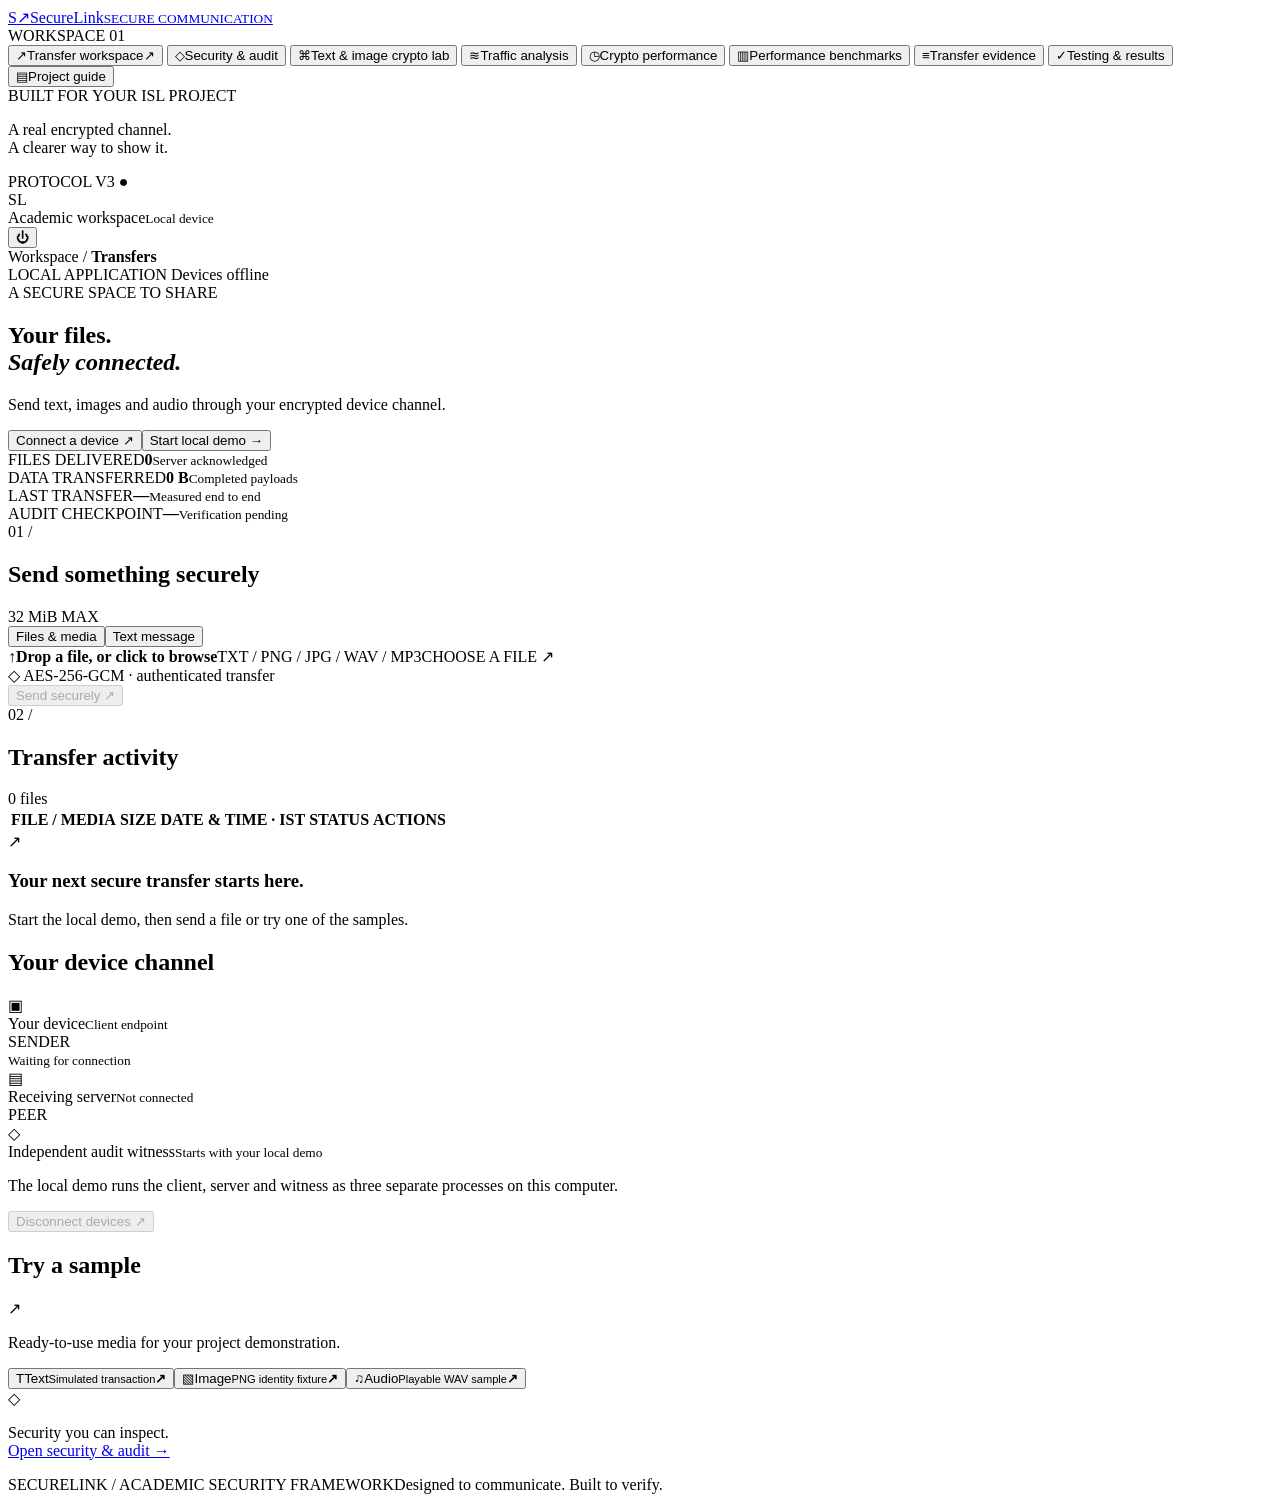
==== commit 53312ee0: "Update SecureLink features and documentation" ====
--- a/frontend/index.html
+++ b/frontend/index.html
@@ -1,6 +1,6 @@
 <!doctype html>
 <html lang="en">
-<head><meta charset="utf-8"><meta name="viewport" content="width=device-width,initial-scale=1"><title>SecureLink — Secure workspace</title><link rel="stylesheet" href="/style.css"><script src="/app.js" defer></script></head>
+<head><meta charset="utf-8"><meta name="viewport" content="width=device-width,initial-scale=1"><meta name="theme-color" content="#0a0e1a"><meta name="description" content="SecureLink — Encrypted file transfer workspace with AES-256-GCM, SHA-256 integrity verification, and Ed25519 digital signatures."><title>SecureLink — Secure workspace</title><link rel="preconnect" href="https://fonts.googleapis.com"><link rel="preconnect" href="https://fonts.gstatic.com" crossorigin><link rel="stylesheet" href="/style.css"><link rel="stylesheet" href="/benchmarks.css"><link rel="stylesheet" href="/crypto-lab.css"><script src="/app.js" defer></script><script src="/benchmarks.js" defer></script><script src="/crypto-lab.js" defer></script></head>
 <body>
 <aside class="sidebar">
   <a class="brand" href="#"><span class="brand-mark">S<span>↗</span></span><span>SecureLink<small>SECURE COMMUNICATION</small></span></a>
@@ -8,8 +8,10 @@
   <nav aria-label="Main navigation">
     <button class="nav-item active" data-view="workspace"><span class="nav-icon">↗</span>Transfer workspace<span class="nav-tail">↗</span></button>
     <button class="nav-item" data-view="security"><span class="nav-icon">◇</span>Security & audit</button>
+    <button class="nav-item" data-view="cryptolab"><span class="nav-icon">⌘</span>Text & image crypto lab</button>
     <button class="nav-item" data-view="traffic"><span class="nav-icon">≋</span>Traffic analysis</button>
     <button class="nav-item" data-view="performance"><span class="nav-icon">◷</span>Crypto performance</button>
+    <button class="nav-item" data-view="benchmarks"><span class="nav-icon">▥</span>Performance benchmarks</button>
     <button class="nav-item" data-view="evidence"><span class="nav-icon">≡</span>Transfer evidence</button>
     <button class="nav-item" data-view="testing"><span class="nav-icon">✓</span>Testing & results</button>
     <button class="nav-item" data-view="guide"><span class="nav-icon">▤</span>Project guide</button>
@@ -21,13 +23,13 @@
   <header class="topbar"><div class="breadcrumb">Workspace <span>/</span> <strong id="breadcrumb">Transfers</strong></div><div class="top-actions"><span class="local-tag">LOCAL APPLICATION</span><span class="connection-pill" id="connection-pill"><i></i> Devices offline</span></div></header>
   <main>
     <section id="workspace-view" class="view">
-      <div class="page-heading"><div><div class="eyebrow"><span></span> A SECURE SPACE TO SHARE</div><h1>Your files.<br><em>Safely connected.</em></h1><p>Send text, images, audio and video through your encrypted device channel.</p></div><div class="heading-actions"><button class="button secondary" id="remote-button">Connect a device <span>↗</span></button><button class="button primary" id="start-demo">Start local demo <span>→</span></button></div></div>
+      <div class="page-heading"><div><div class="eyebrow"><span></span> A SECURE SPACE TO SHARE</div><h1>Your files.<br><em>Safely connected.</em></h1><p>Send text, images and audio through your encrypted device channel.</p></div><div class="heading-actions"><button class="button secondary" id="remote-button">Connect a device <span>↗</span></button><button class="button primary" id="start-demo">Start local demo <span>→</span></button></div></div>
       <div class="metrics"><div><span class="metric-label">FILES DELIVERED</span><strong id="metric-files">0</strong><small>Server acknowledged</small></div><div><span class="metric-label">DATA TRANSFERRED</span><strong id="metric-bytes">0 <span>B</span></strong><small>Completed payloads</small></div><div><span class="metric-label">LAST TRANSFER</span><strong id="metric-time">—</strong><small>Measured end to end</small></div><div><span class="metric-label">AUDIT CHECKPOINT</span><strong id="metric-audit">—</strong><small id="metric-audit-note">Verification pending</small></div></div>
       <div class="workspace-grid">
         <div class="main-column">
           <section class="panel send-panel"><div class="panel-heading"><div><span class="section-index">01 /</span><h2>Send something securely</h2></div><span class="outline-tag">32 MiB MAX</span></div>
             <div class="composer-tabs" role="tablist" aria-label="Choose content"><button class="active" data-composer="files" role="tab" aria-selected="true">Files & media</button><button data-composer="text" role="tab" aria-selected="false">Text message</button></div>
-            <div id="files-composer"><label class="dropzone" id="dropzone" tabindex="0"><input type="file" id="file-input" accept=".txt,.png,.jpg,.jpeg,.wav,.mp3,.mp4" hidden><span class="upload-mark">↑</span><strong id="file-title">Drop a file, or click to browse</strong><span id="file-caption">TXT · PNG / JPG · WAV / MP3 · MP4</span><span class="choose-tag">CHOOSE A FILE ↗</span></label><div id="selected-preview" hidden></div></div>
+            <div id="files-composer"><label class="dropzone" id="dropzone" tabindex="0"><input type="file" id="file-input" accept=".txt,.png,.jpg,.jpeg,.wav,.mp3" hidden><span class="upload-mark">↑</span><strong id="file-title">Drop a file, or click to browse</strong><span id="file-caption">TXT / PNG / JPG / WAV / MP3</span><span class="choose-tag">CHOOSE A FILE ↗</span></label><div id="selected-preview" hidden></div></div>
             <div id="text-composer" hidden><label class="field-label" for="message">YOUR MESSAGE</label><textarea id="message" placeholder="Write a message to send to the receiving device…" maxlength="100000"></textarea><small class="muted">Saved as UTF-8 text and transferred over the same encrypted channel.</small></div>
             <div class="send-footer"><div class="subtle-lock">◇ <span>AES-256-GCM · authenticated transfer</span></div><button class="button primary" id="send-button" disabled>Send securely <span>↗</span></button></div>
           </section>
@@ -35,14 +37,14 @@
         </div>
         <div class="side-column">
           <section class="device-panel"><div class="panel-heading"><h2>Your device channel</h2><span class="live-dot" id="live-dot"></span></div><div class="device-node"><span class="node-icon">▣</span><div>Your device<small id="client-node">Client endpoint</small></div><span class="node-label">SENDER</span></div><div class="channel-line"><span></span><small id="channel-label">Waiting for connection</small><span></span></div><div class="device-node"><span class="node-icon">▤</span><div>Receiving server<small id="server-node">Not connected</small></div><span class="node-label">PEER</span></div><div class="witness-node"><span>◇</span><div>Independent audit witness<small id="witness-node">Starts with your local demo</small></div></div><p id="topology-note">The local demo runs the client, server and witness as three separate processes on this computer.</p><button class="text-button" id="disconnect" disabled>Disconnect devices <span>↗</span></button></section>
-          <section class="panel samples-panel"><div class="panel-heading"><h2>Try a sample</h2><span>↗</span></div><p>Ready-to-use media for your project demonstration.</p><div class="samples"><button data-sample="transaction.txt"><span class="file-icon text">T</span><span>Text<small>Simulated transaction</small></span><b>↗</b></button><button data-sample="identity.png"><span class="file-icon image">▧</span><span>Image<small>PNG identity fixture</small></span><b>↗</b></button><button data-sample="audio.wav"><span class="file-icon audio">♫</span><span>Audio<small>Playable WAV sample</small></span><b>↗</b></button><button data-sample="video.mp4"><span class="file-icon video">▷</span><span>Video<small>H.264 MP4 sample</small></span><b>↗</b></button></div></section>
+          <section class="panel samples-panel"><div class="panel-heading"><h2>Try a sample</h2><span>↗</span></div><p>Ready-to-use media for your project demonstration.</p><div class="samples"><button data-sample="transaction.txt"><span class="file-icon text">T</span><span>Text<small>Simulated transaction</small></span><b>↗</b></button><button data-sample="identity.png"><span class="file-icon image">▧</span><span>Image<small>PNG identity fixture</small></span><b>↗</b></button><button data-sample="audio.wav"><span class="file-icon audio">♫</span><span>Audio<small>Playable WAV sample</small></span><b>↗</b></button></div></section>
           <div class="assurance-note"><span>◇</span><p>Security you can inspect.<br><a href="#" data-view="security">Open security & audit →</a></p></div>
         </div>
       </div>
     </section>
     <section id="security-view" class="view" hidden><div class="page-heading compact"><div><div class="eyebrow"><span></span> VERIFIED, NOT JUST CLAIMED</div><h1>Security <em>& audit.</em></h1><p>Inspect the controls behind each transfer and verify the independent checkpoint.</p></div><button class="button primary" id="verify-audit">Verify audit chain <span>→</span></button></div><div class="security-grid" id="security-cards"></div><section class="panel"><div class="panel-heading"><h2>Audit verification</h2><span class="outline-tag">HASH-CHAINED EVENTS</span></div><div id="audit-summary" class="audit-summary">Start the local demo, send a file, then verify the audit chain.</div></section><section class="panel audit-panel"><div class="panel-heading"><h2>Recent server events</h2><span class="muted">Most recent 30</span></div><div class="table-scroll"><table><thead><tr><th>#</th><th>EVENT</th><th>DEVICE</th><th>OUTCOME</th><th>DATE &amp; TIME · IST</th></tr></thead><tbody id="audit-rows"></tbody></table></div></section><p class="footnote">Shared-secret authentication does not provide third-party non-repudiation. This protocol has no forward secrecy. The loopback witness demonstrates checkpoint verification; independent host protection requires separate device or account isolation.</p></section>
     <section id="traffic-view" class="view" hidden><div class="page-heading compact"><div><div class="eyebrow"><span></span> ISL MODULE / TRAFFIC & PCAP ANALYSIS</div><h1>See the <em>wire.</em></h1><p>Analyze real socket bytes from the local device channel and export your evidence.</p></div><button class="button primary" id="analyze">Analyze capture <span>→</span></button></div><div class="info-banner">These are application-stream observations in USER0 PCAP. They are not Ethernet/IP/TCP packets and cannot measure TCP retransmissions or RTT.</div><div id="analysis-content" class="panel analysis-empty"><span class="upload-mark">≋</span><h2>Your traffic evidence will appear here.</h2><p>Send a demo file, then choose Analyze capture.</p></div><section class="panel export-panel"><div><h2>Take your evidence with you</h2><p>SQLite and XML record counts are checked against the source capture.</p></div><div class="export-buttons"><button class="button secondary" data-export="pcap">↓ PCAP</button><button class="button secondary" data-export="sqlite">↓ SQLite</button><button class="button secondary" data-export="xml">↓ XML</button><button class="button secondary" data-export="json">↓ Summary</button></div></section><p class="footnote">Entropy is descriptive, not proof of encryption. Encrypted traffic still reveals sizes, timing, directions and public headers. Analysis is a snapshot; rerun after additional transfers.</p></section>
-    <section id="guide-view" class="view" hidden><div class="page-heading compact"><div><div class="eyebrow"><span></span> FROM APPLICATION TO PRESENTATION</div><h1>Show how <em>it works.</em></h1><p>A practical demonstration path for your academic review.</p></div><span class="outline-tag">FIVE SECURITY GOALS</span></div><div class="guide-grid"><section class="panel"><h2>A five-minute demonstration</h2><ol class="guide-steps"><li><b>Start your devices</b><p>Use Start local demo. Show the three distinct process IDs in Your device channel.</p></li><li><b>Send all four media types</b><p>Use the text, image, audio and video samples. Transfer progress uses actual chunk acknowledgements.</p></li><li><b>Receive and inspect</b><p>Choose Receive on each file. SHA-256 checks the server copy before Preview or Save becomes available.</p></li><li><b>Verify accountability</b><p>Open Security & audit, verify the chain, and inspect server events and the authenticated witness head. Open Crypto performance to show encryption, decryption, hashing, signing and verification times.</p></li><li><b>Export the ISL module evidence</b><p>Open Traffic analysis and export PCAP, SQLite and XML. Explain the difference between a stream observation and a network packet. Open Testing &amp; results to run and export the isolated requirement checks.</p></li></ol></section><div><section class="panel"><h2>Use two physical devices</h2><p>Run the server and witness using the documented LAN setup. The GUI remains on the client computer; Connect a device authenticates to the remote server.</p><p>The GUI uses <code>runtime/gui/credentials/client.json</code>. Securely provision the matching device secret in the remote server registry, or replace the GUI client credential file with your provisioned client file while the application is closed. Also provision the GUI signing_public.json registry on the receiver and pass it with bank_server.py --signing-keys. Keep signing_private.json on the client. Never send credentials through the frontend.</p><p>GUI transfers use the existing protocol. Remote audit and packet capture must be verified on their host using the documented tools.</p></section><section class="panel report-panel"><h2>Project documents</h2><button data-report="SYNOPSIS.html">Revised synopsis <span>↓</span></button><button data-report="EVALUATION.html">Evaluation report <span>↓</span></button><button data-report="TESTING.md">Testing plan <span>↓</span></button><button data-report="GUI.md">Application guide <span>↓</span></button><button data-report="PROTOCOL.md">Protocol & threat model <span>↓</span></button></section></div></div><div class="info-banner">The browser interface runs only on this computer. AES-GCM protects communication between the SecureLink client and server. This is an academic framework, not a production banking application.</div></section>
+    <section id="guide-view" class="view" hidden><div class="page-heading compact"><div><div class="eyebrow"><span></span> FROM APPLICATION TO PRESENTATION</div><h1>Show how <em>it works.</em></h1><p>A practical demonstration path for your academic review.</p></div><span class="outline-tag">FIVE SECURITY GOALS</span></div><div class="guide-grid"><section class="panel"><h2>A five-minute demonstration</h2><ol class="guide-steps"><li><b>Start your devices</b><p>Use Start local demo. Show the three distinct process IDs in Your device channel.</p></li><li><b>Send all three media types</b><p>Use the text, image and audio samples. Transfer progress uses actual chunk acknowledgements.</p></li><li><b>Receive and inspect</b><p>Choose Receive on each file. SHA-256 checks the server copy before Preview or Save becomes available.</p></li><li><b>Verify accountability</b><p>Open Security & audit, verify the chain, and inspect server events and the authenticated witness head. Open Crypto performance to show encryption, decryption, hashing, signing and verification times.</p></li><li><b>Export the ISL module evidence</b><p>Open Traffic analysis and export PCAP, SQLite and XML. Explain the difference between a stream observation and a network packet. Open Testing &amp; results to run and export the isolated requirement checks.</p></li></ol></section><div><section class="panel"><h2>Use two physical devices</h2><p>Run the server and witness using the documented LAN setup. The GUI remains on the client computer; Connect a device authenticates to the remote server.</p><p>The GUI uses <code>runtime/gui/credentials/client.json</code>. Securely provision the matching device secret in the remote server registry, or replace the GUI client credential file with your provisioned client file while the application is closed. Also provision the GUI signing_public.json registry on the receiver and pass it with bank_server.py --signing-keys. Keep signing_private.json on the client. Never send credentials through the frontend.</p><p>GUI transfers use the existing protocol. Remote audit and packet capture must be verified on their host using the documented tools.</p></section><section class="panel report-panel"><h2>Project documents</h2><button data-report="SYNOPSIS.html">Revised synopsis <span>↓</span></button><button data-report="EVALUATION.html">Evaluation report <span>↓</span></button><button data-report="TESTING.md">Testing plan <span>↓</span></button><button data-report="GUI.md">Application guide <span>↓</span></button><button data-report="PROTOCOL.md">Protocol & threat model <span>↓</span></button></section></div></div><div class="info-banner">The browser interface runs only on this computer. AES-GCM protects communication between the SecureLink client and server. This is an academic framework, not a production banking application.</div></section>
     <section id="evidence-view" class="view" hidden>
       <div class="page-heading compact"><div><div class="eyebrow"><span></span> PER-TRANSFER REVIEW EVIDENCE</div><h1>Inspect the <em>proof.</em></h1><p>Logs, readable timestamps, measured operations, image fidelity, ciphertext, hashes and signatures.</p></div><div class="heading-actions"><button class="button secondary" id="refresh-evidence">Refresh evidence</button><button class="button secondary" id="export-evidence">↓ Evidence JSON</button><button class="button secondary" id="export-audit">↓ Server log JSONL</button></div></div>
       <section class="panel"><label class="field-label" for="evidence-file">SELECT A TRANSFER</label><select id="evidence-file"></select><div id="evidence-content" class="metrics-detail">Send a file, then select it to inspect its evidence.</div></section>
@@ -52,6 +54,35 @@
       <div class="page-heading compact"><div><div class="eyebrow"><span></span> MEASURED CRYPTOGRAPHIC OPERATIONS</div><h1>Every operation.<br><em>Measured.</em></h1><p>Inspect actual AES-GCM, SHA-256 and Ed25519 calls for each file and direction.</p></div><div class="heading-actions"><button class="button secondary" data-metrics-export="csv">↓ CSV</button><button class="button secondary" data-metrics-export="json">↓ JSON</button></div></div>
       <section class="panel"><label class="field-label" for="metrics-file">SELECT A TRANSFER</label><select id="metrics-file"></select><div id="metrics-content" class="metrics-detail">Send a file, then select it to inspect its measured operations.</div></section>
       <p class="footnote">Times use the local high-resolution clock and are displayed in milliseconds. AES measurements include cryptographic library setup and calls, not socket waits. SHA-256 measurements include file reads. Client measurements include retries; receiver measurements cover the final server connection up to encoding its last response, so final acknowledgement encryption is excluded. Missing operations are shown as not performed, not as zero time. Clock units do not imply nanosecond accuracy.</p>
+    </section>
+    <section id="benchmarks-view" class="view" hidden>
+      <div class="page-heading compact"><div><div class="eyebrow"><span></span> REPEATED CRYPTO MEASUREMENTS</div><h1>Measure <em>performance.</em></h1><p>Graph AES-256-GCM encryption and decryption, SHA-256 hashing, and Ed25519 signing and verification across text sizes.</p></div></div>
+      <div class="info-banner">Choose an operation and text sizes to measure cryptographic calls in memory. For a specific transferred file, open Crypto performance. Benchmark results are saved on this computer.</div>
+      <section class="panel benchmark-setup"><div class="panel-heading"><h2>Configure an experiment</h2><span class="outline-tag">ONE DISCARDED WARMUP PER SIZE</span></div>
+        <div class="benchmark-fields"><label>OPERATION / ALGORITHM<select id="benchmark-category"><option value="aead">Encryption / decryption · AES-256-GCM</option><option value="hash">Hashing · SHA-256</option><option value="signature">Signing / verification · Ed25519</option></select></label><label>MEASURED REPETITIONS<select id="benchmark-iterations"><option value="2">2 · quick check</option><option value="5">5 · preview</option><option value="10" selected>10 · benchmark</option><option value="30">30 · report</option><option value="50">50 · extended</option></select></label></div>
+        <fieldset id="benchmark-size-field"><legend>Payload sizes</legend><div class="benchmark-options"><label><input type="checkbox" name="benchmark-size" value="1024" checked>1 KiB</label><label><input type="checkbox" name="benchmark-size" value="65536" checked>64 KiB</label><label><input type="checkbox" name="benchmark-size" value="1048576" checked>1 MiB</label><label><input type="checkbox" name="benchmark-size" value="8388608">8 MiB</label><label><input type="checkbox" name="benchmark-size" value="33554432">32 MiB</label></div></fieldset>
+        <div class="benchmark-actions"><button class="button primary" id="benchmark-run">Run benchmark <span>→</span></button><button class="button secondary" id="benchmark-cancel" disabled>Stop after current trial</button><span id="benchmark-estimate" class="muted"></span></div><div id="benchmark-progress" role="status" aria-live="polite"></div>
+      </section>
+      <section class="panel"><div class="panel-heading"><h2>Saved benchmarks</h2><span class="muted">Select a run to inspect its settings and observations</span></div><div class="benchmark-fields"><label>SELECT RUN<select id="benchmark-history"><option value="">No saved benchmarks yet</option></select></label><label>MEASUREMENT<select id="benchmark-metric"></select></label><label>OPERATION<select id="benchmark-operation"></select></label></div><div id="benchmark-result" class="benchmark-empty">Run a benchmark to view times and graphs. Saved benchmarks stay available after restarting the application.</div></section>
+      <section class="panel" id="benchmark-method-panel" hidden><div class="panel-heading"><h2>Method and scope</h2></div><div id="benchmark-method"></div></section>
+      <p class="footnote">Measurements describe this machine, input and configuration. AES speed uses plaintext bytes divided by encryption or decryption time. Ed25519 signs a fixed-size file digest manifest; key generation and file hashing are outside its measured signing and verification calls.</p>
+    </section>
+    <section id="cryptolab-view" class="view" hidden>
+      <div class="page-heading compact"><div><div class="eyebrow"><span></span> TEXT, IMAGES & SECURITY MEASUREMENTS</div><h1>Inspect the <em>encryption.</em></h1><p>Encrypt, inspect ciphertext, then decrypt and verify. Measure confusion, diffusion, avalanche, hashing and digital signatures.</p></div></div>
+      <div class="info-banner">This local demonstration uses AES-256-GCM, SHA-256 and Ed25519. For authenticated device communication, use Transfer workspace and Security & audit. Demonstrations and their decryption keys stay on this computer.</div>
+      <section class="panel"><div class="panel-heading"><h2>Choose your plaintext</h2><span class="outline-tag">TEXT · PNG · JPEG</span></div>
+        <label class="field-label" for="lab-text">TEXT MESSAGE</label><textarea id="lab-text" maxlength="100000" placeholder="Enter text to encrypt and study…">SecureLink protects confidential text and images.</textarea>
+        <div class="lab-actions"><button class="button primary" id="lab-encrypt-text">Encrypt text →</button><label class="button secondary lab-file-label">Choose a text or image file<input id="lab-file" type="file" accept=".txt,.png,.jpg,.jpeg"></label><span id="lab-input-status" class="muted" role="status">Files up to 32 MiB. No device connection needed.</span></div>
+      </section>
+      <section class="panel"><label class="field-label" for="lab-history">SAVED DEMONSTRATION</label><select id="lab-history"><option value="">No demonstrations yet</option></select>
+        <div class="lab-actions"><button class="button primary" id="lab-decrypt" disabled>Decrypt & verify</button><button class="button secondary" id="lab-export" disabled>↓ Report JSON</button><button class="button secondary" id="lab-signature" disabled>↓ Signature</button></div>
+        <div id="lab-status" class="muted" role="status">Encrypt text or an image to begin.</div>
+        <div id="lab-content" hidden>
+          <div class="lab-preview-grid"><article><h3>Original plaintext / image</h3><div id="lab-original" class="lab-preview"></div><button class="text-button" id="lab-save-source">Save complete original ↓</button></article><article><h3>Decrypted plaintext / image</h3><div id="lab-recovered" class="lab-preview">Choose Decrypt & verify.</div><button class="text-button" id="lab-save-recovered" disabled>Save complete decrypted file ↓</button></article></div>
+          <article class="lab-cipher"><div class="panel-heading"><h3>Complete ciphertext · hex inspector</h3><button class="button secondary" id="lab-save-ciphertext">↓ Full ciphertext + tag</button></div><p id="lab-cipher-scope" class="muted"></p><pre id="lab-ciphertext"></pre><div class="lab-actions"><button class="button secondary" id="lab-cipher-prev">Previous</button><label for="lab-cipher-offset">Byte offset<input id="lab-cipher-offset" type="number" min="0" value="0"></label><button class="button secondary" id="lab-cipher-go">Go</button><button class="button secondary" id="lab-cipher-next">Next</button></div></article>
+          <div id="lab-results"></div>
+        </div>
+      </section>
     </section>
     <section id="testing-view" class="view" hidden>
       <div class="page-heading compact"><div><div class="eyebrow"><span></span> SECURITY, FUNCTIONALITY & EFFICIENCY</div><h1>Test the <em>requirements.</em></h1><p>Run the actual isolated regression suite and export traceable results for your review.</p></div><button class="button primary" id="run-tests">Run tests <span>→</span></button></div>
